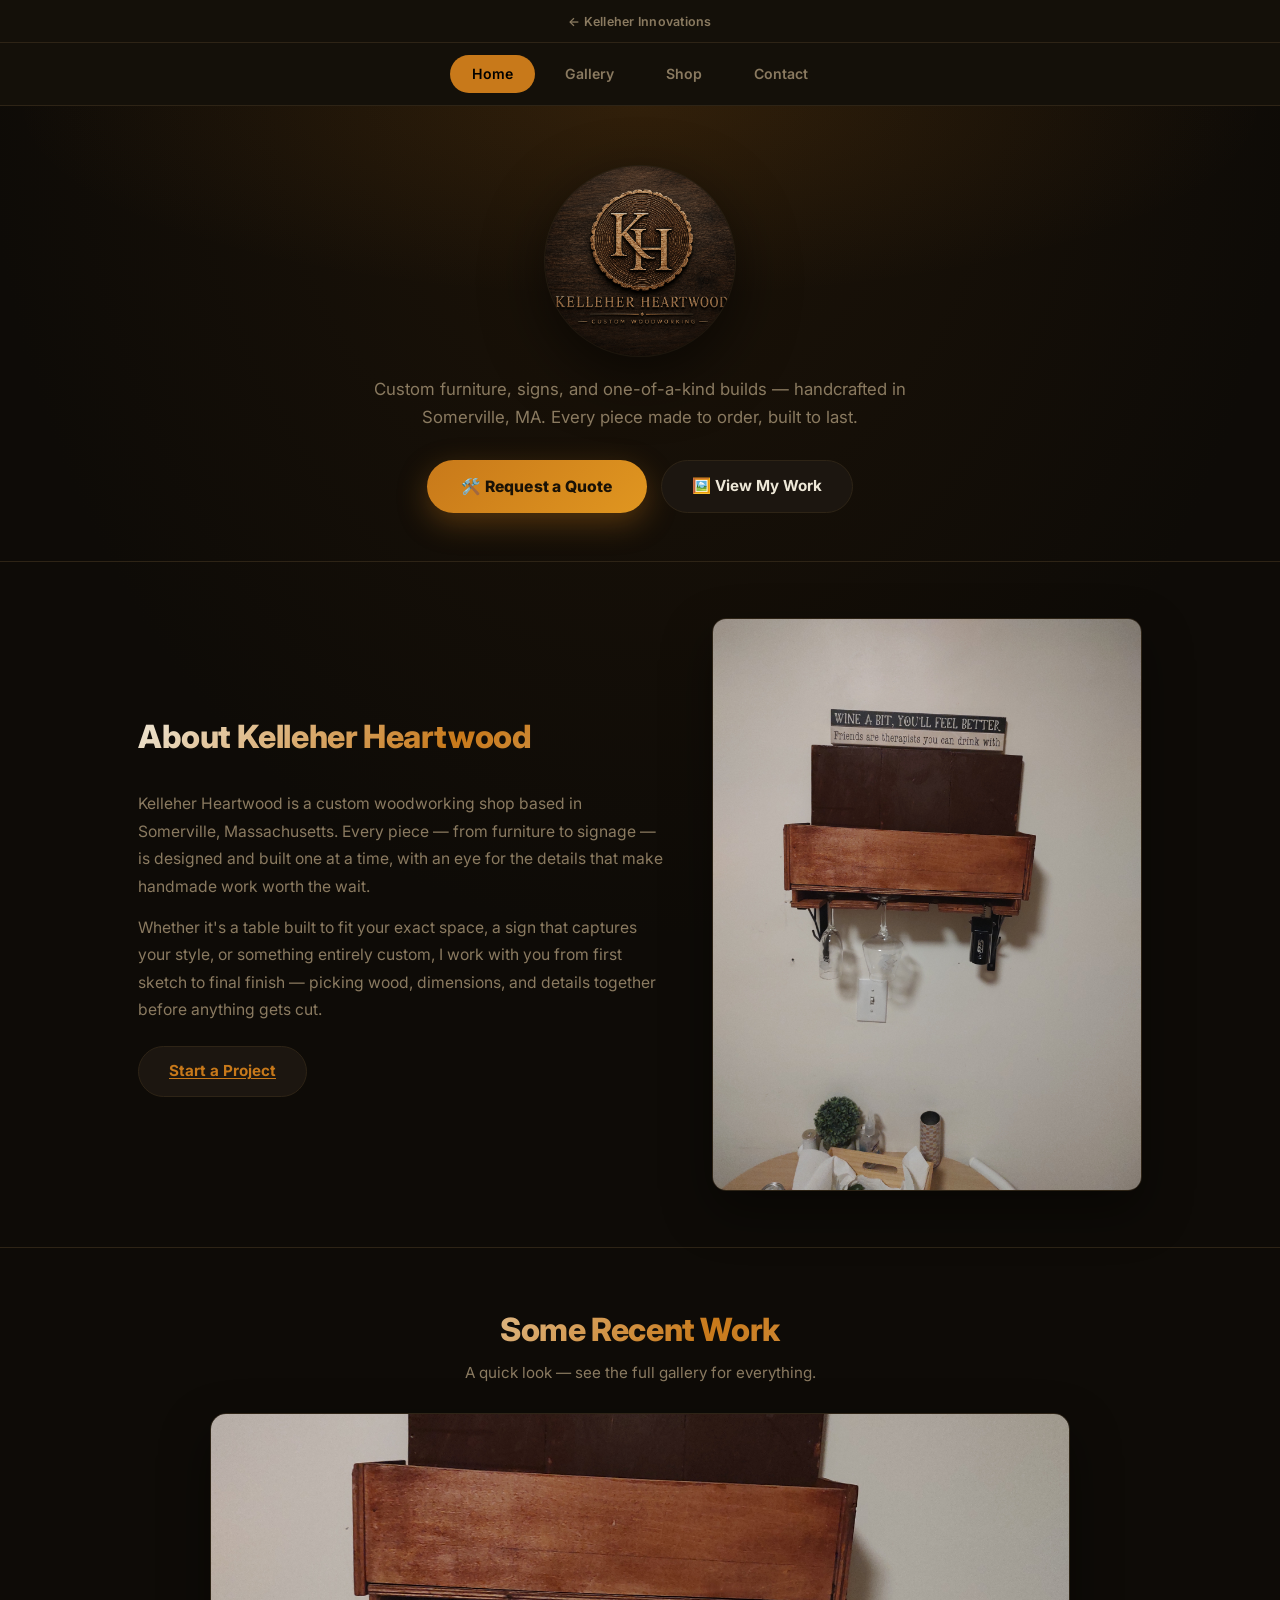
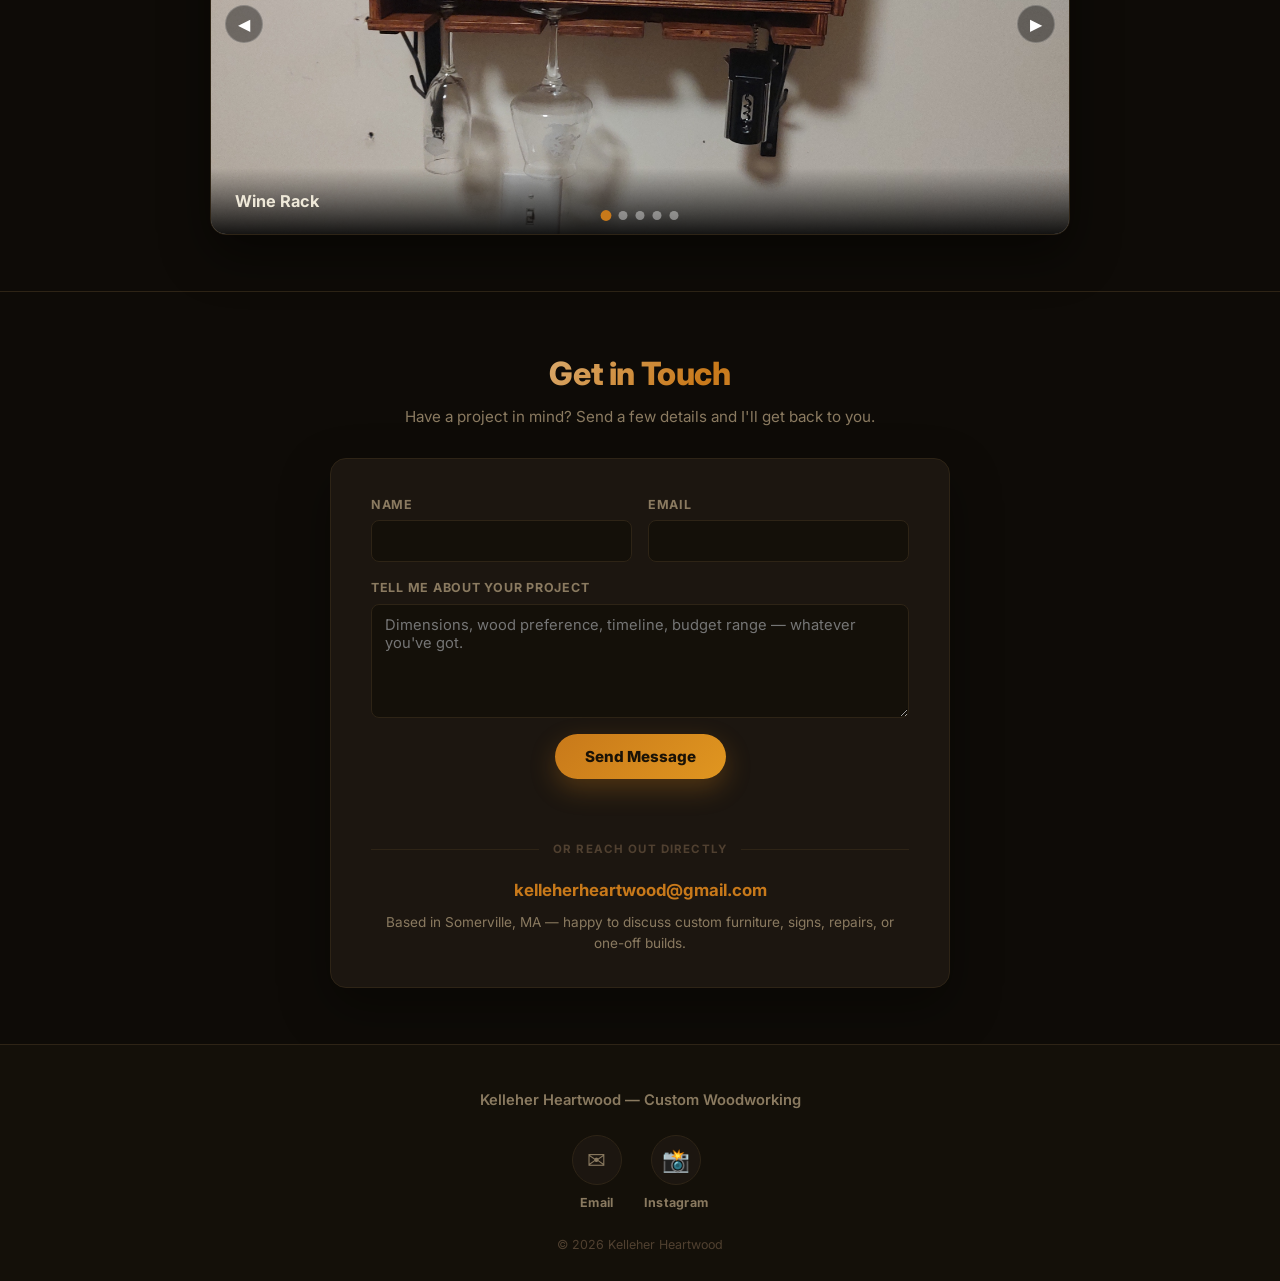
==== index.html @ 1bd8fbb8 "Initial Kelleher Heartwood site — moved out of kellinnovations Standalone woodworking site (home, ga" ====
<!doctype html>
<html lang="en">
<head>
  <meta charset="utf-8" />
  <meta name="viewport" content="width=device-width,initial-scale=1" />
  <title>Kelleher Heartwood — Custom Woodworking</title>
  <meta name="description" content="Kelleher Heartwood — custom furniture, signs, and one-of-a-kind woodworking, handcrafted in Somerville, MA.">
  <link rel="icon" href="images/kelleherheartwood.png">
  <link rel="stylesheet" href="style.css" />
</head>
<body>

  <div class="kb-back-bar">
    <a href="https://kellinnovations.com" target="_blank" rel="noopener">&larr; Kelleher Innovations</a>
  </div>

  <!-- ══ Kelleher Heartwood brand nav — shared across index.html /
       gallery.html / shop.html ══ -->
  <nav class="brand-nav">
    <div class="brand-nav-inner">
      <a href="index.html" class="active">Home</a>
      <a href="gallery.html">Gallery</a>
      <a href="shop.html">Shop</a>
      <a href="index.html#contact">Contact</a>
    </div>
  </nav>

  <!-- ══ Brand hero ══ -->
  <section class="brand-hero">
    <div class="container">
      <img src="images/kelleherheartwood.png" alt="Kelleher Heartwood — Custom Woodworking" class="brand-logo">
      <p class="brand-tagline">
        Custom furniture, signs, and one-of-a-kind builds — handcrafted in Somerville, MA.
        Every piece made to order, built to last.
      </p>
      <div class="hero-ctas">
        <a href="#contact" class="btn-primary">🛠️ Request a Quote</a>
        <a href="gallery.html" class="btn-secondary">🖼️ View My Work</a>
      </div>
    </div>
  </section>

  <main>

    <!-- ══ About ══ -->
    <section class="section about-section">
      <div class="container">
        <div class="about-grid">
          <div class="about-text">
            <div class="section-header">
              <h2>About Kelleher Heartwood</h2>
            </div>
            <p>
              Kelleher Heartwood is a custom woodworking shop based in Somerville, Massachusetts.
              Every piece — from furniture to signage — is designed and built one at a time, with
              an eye for the details that make handmade work worth the wait.
            </p>
            <p>
              Whether it's a table built to fit your exact space, a sign that captures your style,
              or something entirely custom, I work with you from first sketch to final finish —
              picking wood, dimensions, and details together before anything gets cut.
            </p>
            <!-- Personalize this further with more of your own story/background whenever you're ready -->
            <a href="#contact" class="btn-secondary" style="margin-top: 8px;">Start a Project</a>
          </div>
          <div class="about-photo">
            <img src="images/winerack.jpg" alt="Custom wine rack build" loading="lazy">
          </div>
        </div>
      </div>
    </section>

    <!-- ══ Showcase carousel ══ -->
    <section class="section showcase-section">
      <div class="container">
        <div class="section-header centered">
          <h2>Some Recent Work</h2>
          <p class="subtitle">A quick look — see the full gallery for everything.</p>
        </div>

        <div class="carousel">
          <button class="carousel-arrow prev" id="carouselPrev" aria-label="Previous slide">&#9664;</button>
          <button class="carousel-arrow next" id="carouselNext" aria-label="Next slide">&#9654;</button>
          <div class="carousel-track">
            <div class="carousel-slide active">
              <img src="images/winerack.jpg" alt="Wine Rack" loading="lazy">
              <div class="carousel-caption">Wine Rack</div>
            </div>
            <div class="carousel-slide">
              <img src="images/endtablecircular.jpg" alt="Circular End Table" loading="lazy">
              <div class="carousel-caption">Circular End Table</div>
            </div>
            <div class="carousel-slide">
              <img src="images/coffeetable.jpg" alt="Porch Coffee Table" loading="lazy">
              <div class="carousel-caption">Porch Coffee Table</div>
            </div>
            <div class="carousel-slide">
              <img src="images/tabletop.jpg" alt="Tabletop" loading="lazy">
              <div class="carousel-caption">Tabletop</div>
            </div>
            <div class="carousel-slide">
              <img src="images/barsign.jpg" alt="Bar Sign" loading="lazy">
              <div class="carousel-caption">Bar Sign</div>
            </div>
          </div>
          <div class="carousel-dots" id="carouselDots"></div>
        </div>
      </div>
    </section>

    <!-- ══ Contact ══ -->
    <section id="contact" class="section">
      <div class="container">
        <div class="section-header centered">
          <h2>Get in Touch</h2>
          <p class="subtitle">Have a project in mind? Send a few details and I'll get back to you.</p>
        </div>

        <div class="contact-card">
          <form id="contactForm" class="contact-form">
            <div class="form-row">
              <div class="form-field">
                <label for="c-name">Name</label>
                <input type="text" id="c-name" name="name" required>
              </div>
              <div class="form-field">
                <label for="c-email">Email</label>
                <input type="email" id="c-email" name="email" required>
              </div>
            </div>
            <div class="form-field">
              <label for="c-message">Tell me about your project</label>
              <textarea id="c-message" name="message" rows="5" required placeholder="Dimensions, wood preference, timeline, budget range — whatever you've got."></textarea>
            </div>
            <button type="submit" class="submit-btn" id="contactSubmitBtn">Send Message</button>
            <p class="form-msg" id="formMsg"></p>
          </form>

          <div class="contact-divider">Or reach out directly</div>

          <div class="contact-email-row">
            <a href="mailto:kelleherheartwood@gmail.com" class="direct-email">kelleherheartwood@gmail.com</a>
            <p class="contact-note">Based in Somerville, MA — happy to discuss custom furniture, signs, repairs, or one-off builds.</p>
          </div>
        </div>
      </div>
    </section>

  </main>

  <footer>
    <p class="footer-tagline">Kelleher Heartwood — Custom Woodworking</p>
    <div class="footer-socials">
      <a href="mailto:kelleherheartwood@gmail.com" class="footer-social-btn">
        <span class="footer-social-icon">✉️</span>
        <span>Email</span>
      </a>
      <!-- Swap in your real Instagram handle when ready -->
      <a href="https://instagram.com/YOUR_INSTAGRAM_HANDLE" target="_blank" rel="noopener" class="footer-social-btn">
        <span class="footer-social-icon">📸</span>
        <span>Instagram</span>
      </a>
    </div>
    <p class="footer-copy">&copy; 2026 Kelleher Heartwood</p>
  </footer>

<script>
/* ----- CAROUSEL ----- */
const slides = document.querySelectorAll('.carousel-slide');
const dotsWrap = document.getElementById('carouselDots');
let current = 0;
let autoTimer;

function showSlide(i) {
  slides.forEach((s, idx) => s.classList.toggle('active', idx === i));
  dotsWrap.querySelectorAll('button').forEach((d, idx) => d.classList.toggle('active', idx === i));
  current = i;
}

slides.forEach((_, i) => {
  const dot = document.createElement('button');
  dot.setAttribute('aria-label', `Go to slide ${i + 1}`);
  dot.addEventListener('click', () => { showSlide(i); resetAuto(); });
  dotsWrap.appendChild(dot);
});
showSlide(0);

function resetAuto() {
  clearInterval(autoTimer);
  autoTimer = setInterval(() => showSlide((current + 1) % slides.length), 5000);
}

document.getElementById('carouselPrev').addEventListener('click', () => {
  showSlide((current - 1 + slides.length) % slides.length);
  resetAuto();
});
document.getElementById('carouselNext').addEventListener('click', () => {
  showSlide((current + 1) % slides.length);
  resetAuto();
});

resetAuto();

/* ----- CONTACT FORM (Formspree) ----- */
const FORMSPREE_ENDPOINT = "https://formspree.io/f/xzdnakpk";

const contactForm = document.getElementById('contactForm');
const formMsg = document.getElementById('formMsg');
const contactSubmitBtn = document.getElementById('contactSubmitBtn');

contactForm.addEventListener('submit', async e => {
  e.preventDefault();

  contactSubmitBtn.disabled = true;
  formMsg.textContent = '';
  formMsg.className = 'form-msg';

  try {
    const res = await fetch(FORMSPREE_ENDPOINT, {
      method: 'POST',
      body: new FormData(contactForm),
      headers: { 'Accept': 'application/json' }
    });
    if (res.ok) {
      formMsg.textContent = "Thanks! I'll get back to you soon.";
      formMsg.className = 'form-msg ok';
      contactForm.reset();
    } else {
      formMsg.textContent = 'Something went wrong — try emailing directly instead.';
      formMsg.className = 'form-msg err';
    }
  } catch {
    formMsg.textContent = 'Network error — try emailing directly instead.';
    formMsg.className = 'form-msg err';
  } finally {
    contactSubmitBtn.disabled = false;
  }
});
</script>
</body>
</html>
---- style.css ----
@import url('https://fonts.googleapis.com/css2?family=Inter:wght@400;500;600;700;800&display=swap');

/* ── Design tokens ── */
:root {
  --bg:        #0e0b07;
  --bg2:       #141009;
  --surface:   #1c1610;
  --surface2:  #241e14;
  --border:    #2e2416;
  --accent:    #c8791a;
  --accent-lt: #e09620;
  --text:      #eee8d8;
  --muted:     #8a7a60;
  --dim:       #504030;
  --radius:    12px;
}

/* ── Reset ── */
*, *::before, *::after { box-sizing: border-box; margin: 0; padding: 0; }
html { scroll-behavior: smooth; }
img  { max-width: 100%; height: auto; display: block; }

body {
  font-family: 'Inter', system-ui, -apple-system, sans-serif;
  background: var(--bg);
  background-image: radial-gradient(ellipse 80% 50% at 50% 0%, #1e1408 0%, #0e0b07 65%);
  color: var(--text);
  line-height: 1.6;
  min-height: 100vh;
  -webkit-font-smoothing: antialiased;
}

.container {
  max-width: 1100px;
  margin: 0 auto;
  padding: 0 clamp(16px, 5vw, 48px);
}

.subtitle {
  font-size: 0.95rem;
  color: var(--muted);
  margin-bottom: 22px;
}

/* Any plain inline text link inside body copy (not a styled button) — this is
   the fix for links rendering as default browser blue/purple: every link
   needs to land in a rule somewhere, this is the catch-all for prose links. */
.subtitle a, .about-text a, .contact-note a, p a {
  color: var(--accent);
  text-decoration: underline;
  text-underline-offset: 2px;
}
.subtitle a:hover, .about-text a:hover, .contact-note a:hover, p a:hover {
  color: var(--accent-lt);
}

/* ══════════════════════════════════════
   BACK-TO-KELLINNOVATIONS BAR (small strip above the brand nav —
   Kelleher Heartwood is its own site now, this is just a quiet breadcrumb
   back to the parent site, not a full nav of pages that live elsewhere)
══════════════════════════════════════ */
.kb-back-bar {
  background: var(--bg2);
  border-bottom: 1px solid var(--border);
  text-align: center;
  padding: 8px clamp(16px, 5vw, 48px);
}

.kb-back-bar a {
  color: var(--muted);
  text-decoration: none;
  font-size: 0.78rem;
  font-weight: 600;
  letter-spacing: 0.02em;
  transition: color 0.2s ease;
}

.kb-back-bar a:hover {
  color: var(--accent);
}

/* ══════════════════════════════════════
   BRAND SUB-NAV (Home / Gallery / Shop — the Kelleher Heartwood site nav)
══════════════════════════════════════ */
.brand-nav {
  background: var(--bg2);
  border-bottom: 1px solid var(--border);
}

.brand-nav-inner {
  max-width: 1100px;
  margin: 0 auto;
  display: flex;
  align-items: center;
  justify-content: center;
  gap: 8px;
  padding: 12px clamp(16px, 5vw, 48px);
  flex-wrap: wrap;
}

.brand-nav-inner a {
  padding: 8px 22px;
  border-radius: 20px;
  text-decoration: none;
  color: var(--muted);
  font-size: 0.88rem;
  font-weight: 600;
  transition: all 0.2s ease;
}

.brand-nav-inner a:hover {
  color: var(--accent);
  background: rgba(200, 121, 26, 0.1);
}

.brand-nav-inner a.active {
  color: #000;
  background: var(--accent);
}

/* ══════════════════════════════════════
   BRAND HERO (logo + tagline + primary CTA)
══════════════════════════════════════ */
.brand-hero {
  padding: 60px 0 48px;
  text-align: center;
  background: radial-gradient(ellipse 70% 60% at 50% 0%, rgba(200, 121, 26, 0.12) 0%, transparent 70%);
  border-bottom: 1px solid var(--border);
}

.brand-logo {
  width: 100%;
  max-width: 190px;
  margin: 0 auto 20px;
  border-radius: 50%;
  box-shadow: 0 20px 60px rgba(0, 0, 0, 0.55), 0 0 0 1px var(--border);
}

.brand-tagline {
  max-width: 560px;
  margin: 0 auto 28px;
  font-size: 1.05rem;
  color: var(--muted);
  line-height: 1.65;
}

.hero-ctas {
  display: flex;
  gap: 14px;
  justify-content: center;
  flex-wrap: wrap;
}

/* ── Buttons ── */
.btn-primary {
  display: inline-flex;
  align-items: center;
  gap: 8px;
  background: linear-gradient(135deg, var(--accent) 0%, var(--accent-lt) 100%);
  color: #1a1206;
  padding: 14px 34px;
  border-radius: 30px;
  text-decoration: none;
  font-weight: 800;
  font-size: 0.98rem;
  letter-spacing: 0.2px;
  border: none;
  cursor: pointer;
  font-family: inherit;
  box-shadow: 0 10px 30px rgba(200, 121, 26, 0.35);
  transition: transform 0.2s ease, box-shadow 0.2s ease, background 0.2s ease;
}

.btn-primary:hover {
  transform: translateY(-2px);
  box-shadow: 0 16px 42px rgba(200, 121, 26, 0.5);
}

.btn-secondary {
  display: inline-flex;
  align-items: center;
  gap: 8px;
  background: var(--surface);
  color: var(--text);
  border: 1.5px solid var(--border);
  padding: 12.5px 30px;
  border-radius: 30px;
  text-decoration: none;
  font-weight: 700;
  font-size: 0.95rem;
  font-family: inherit;
  cursor: pointer;
  transition: all 0.2s ease;
}

.btn-secondary:hover {
  border-color: var(--accent);
  color: var(--accent);
  transform: translateY(-2px);
  background: rgba(200, 121, 26, 0.08);
}

/* ══════════════════════════════════════
   SECTIONS (shared header treatment)
══════════════════════════════════════ */
.section {
  padding: 56px 0;
  border-bottom: 1px solid var(--border);
}

.section:last-of-type {
  border-bottom: none;
}

.section-header {
  margin-bottom: 28px;
}

.section-header.centered {
  text-align: center;
  max-width: 640px;
  margin-left: auto;
  margin-right: auto;
}

.section-header h2 {
  font-size: clamp(1.5rem, 3.2vw, 2rem);
  font-weight: 800;
  background: linear-gradient(135deg, var(--text) 0%, var(--accent) 60%, #d4a060 100%);
  -webkit-background-clip: text;
  -webkit-text-fill-color: transparent;
  background-clip: text;
  letter-spacing: -0.4px;
  margin-bottom: 6px;
}

/* ── Filter controls ── */
.controls {
  display: flex;
  gap: 8px;
  flex-wrap: wrap;
}

.filter-btn {
  border: 1px solid var(--border);
  background: var(--surface);
  color: var(--muted);
  padding: 7px 18px;
  border-radius: 20px;
  cursor: pointer;
  font-size: 0.85rem;
  font-weight: 600;
  font-family: inherit;
  transition: all 0.2s ease;
}

.filter-btn:hover {
  border-color: var(--accent);
  color: var(--accent);
  background: rgba(200, 121, 26, 0.08);
}

.filter-btn.active {
  background: var(--accent);
  border-color: var(--accent);
  color: #000;
}

/* ══════════════════════════════════════
   ABOUT (home page)
══════════════════════════════════════ */
.about-grid {
  display: grid;
  grid-template-columns: 1.1fr 0.9fr;
  gap: 48px;
  align-items: center;
}

.about-text p {
  color: var(--muted);
  font-size: 0.98rem;
  line-height: 1.75;
  margin-bottom: 14px;
}

.about-photo img {
  border-radius: 14px;
  border: 1px solid var(--border);
  box-shadow: 0 20px 50px rgba(0, 0, 0, 0.4);
}

@media (max-width: 800px) {
  .about-grid { grid-template-columns: 1fr; }
}

/* ══════════════════════════════════════
   CAROUSEL (home page showcase)
══════════════════════════════════════ */
.carousel {
  position: relative;
  max-width: 860px;
  margin: 0 auto;
  border-radius: 16px;
  overflow: hidden;
  border: 1px solid var(--border);
  box-shadow: 0 20px 50px rgba(0, 0, 0, 0.45);
}

.carousel-track {
  position: relative;
  height: 420px;
  background: var(--surface);
}

.carousel-slide {
  position: absolute;
  inset: 0;
  opacity: 0;
  transition: opacity 0.6s ease;
  pointer-events: none;
}

.carousel-slide.active {
  opacity: 1;
  pointer-events: auto;
}

.carousel-slide img {
  width: 100%;
  height: 100%;
  object-fit: cover;
}

.carousel-caption {
  position: absolute;
  left: 0; right: 0; bottom: 0;
  padding: 20px 24px;
  background: linear-gradient(to top, rgba(0, 0, 0, 0.88), transparent);
  color: var(--text);
  font-weight: 700;
  font-size: 1.02rem;
}

.carousel-dots {
  position: absolute;
  bottom: 14px;
  left: 50%;
  transform: translateX(-50%);
  display: flex;
  gap: 8px;
  z-index: 5;
}

.carousel-dots button {
  width: 9px;
  height: 9px;
  border-radius: 50%;
  background: rgba(255, 255, 255, 0.4);
  border: none;
  cursor: pointer;
  padding: 0;
  transition: background 0.2s ease, transform 0.2s ease;
}

.carousel-dots button.active {
  background: var(--accent);
  transform: scale(1.2);
}

.carousel-arrow {
  position: absolute;
  top: 50%;
  transform: translateY(-50%);
  background: rgba(0, 0, 0, 0.4);
  border: 1px solid rgba(255, 255, 255, 0.2);
  color: white;
  width: 38px;
  height: 38px;
  border-radius: 50%;
  cursor: pointer;
  z-index: 5;
  display: flex;
  align-items: center;
  justify-content: center;
  font-size: 1rem;
  transition: background 0.2s ease;
}

.carousel-arrow:hover {
  background: rgba(200, 121, 26, 0.7);
}

.carousel-arrow.prev { left: 14px; }
.carousel-arrow.next { right: 14px; }

@media (max-width: 600px) {
  .carousel-track { height: 260px; }
}

/* ══════════════════════════════════════
   MAIN + GALLERY
══════════════════════════════════════ */
main {
  padding: 0;
}

.gallery {
  display: grid;
  grid-template-columns: repeat(auto-fill, minmax(240px, 1fr));
  gap: 20px;
  margin-top: 0;
}

/* ── Card ── */
.card {
  position: relative;
  background: var(--surface);
  border-radius: 14px;
  overflow: hidden;
  cursor: pointer;
  border: 1px solid var(--border);
  display: flex;
  flex-direction: column;
  transition: transform 0.28s ease, border-color 0.28s ease, box-shadow 0.28s ease;
}

/* Top shimmer bar on hover */
.card::before {
  content: '';
  position: absolute;
  top: 0; left: 0; right: 0;
  height: 2px;
  background: linear-gradient(90deg, transparent 0%, var(--accent) 50%, var(--accent-lt) 100%);
  opacity: 0;
  transition: opacity 0.3s ease;
  z-index: 2;
}

/* Gradient fade from image into card body */
.card::after {
  content: '';
  position: absolute;
  left: 0; right: 0;
  top: 138px;
  height: 62px;
  background: linear-gradient(to bottom, transparent, var(--surface));
  pointer-events: none;
  z-index: 1;
}

.card:hover {
  transform: translateY(-6px);
  border-color: rgba(200, 121, 26, 0.55);
  box-shadow: 0 20px 48px rgba(200, 121, 26, 0.14), 0 6px 18px rgba(0, 0, 0, 0.45);
}

.card:hover::before {
  opacity: 1;
}

.card img {
  width: 100%;
  height: 200px;
  object-fit: cover;
  display: block;
  transition: transform 0.4s ease;
}

/* Cards where the subject sits lower in the image */
.card-lower img {
  object-position: center 25%;
}

.card:hover img {
  transform: scale(1.06);
}

.card figcaption {
  padding: 14px 16px 16px;
}

.card h3 {
  margin: 0 0 5px;
  color: var(--text);
  font-size: 1rem;
  font-weight: 700;
  transition: color 0.25s ease;
}

.card:hover h3 {
  color: var(--accent);
}

.tag {
  color: var(--muted);
  font-size: 0.82rem;
  font-weight: 500;
}

/* Badge for pieces that were sold/commissioned, overlaid on the image */
.sold-badge {
  position: absolute;
  top: 10px;
  right: 10px;
  z-index: 3;
  background: var(--accent);
  color: var(--surface);
  font-size: 0.7rem;
  font-weight: 700;
  letter-spacing: 0.04em;
  text-transform: uppercase;
  padding: 4px 10px;
  border-radius: 999px;
  box-shadow: 0 2px 8px rgba(0, 0, 0, 0.35);
}

/* ══════════════════════════════════════
   SHOP
══════════════════════════════════════ */
.shop-grid {
  display: grid;
  grid-template-columns: repeat(auto-fill, minmax(240px, 1fr));
  gap: 20px;
}

.shop-card {
  position: relative;
  background: var(--surface);
  border: 1px solid var(--border);
  border-radius: 14px;
  overflow: hidden;
  display: flex;
  flex-direction: column;
  transition: transform 0.28s ease, border-color 0.28s ease, box-shadow 0.28s ease;
}

.shop-card:hover {
  transform: translateY(-6px);
  border-color: rgba(200, 121, 26, 0.55);
  box-shadow: 0 20px 48px rgba(200, 121, 26, 0.14), 0 6px 18px rgba(0, 0, 0, 0.45);
}

.shop-card img {
  width: 100%;
  height: 200px;
  object-fit: cover;
}

.shop-card-body {
  padding: 16px 18px 18px;
  display: flex;
  flex-direction: column;
  flex: 1;
}

.shop-card h3 {
  font-size: 1.02rem;
  font-weight: 700;
  color: var(--text);
  margin-bottom: 4px;
}

.shop-price {
  color: var(--accent);
  font-weight: 700;
  font-size: 0.92rem;
  margin-bottom: 8px;
}

.shop-desc {
  color: var(--muted);
  font-size: 0.85rem;
  line-height: 1.55;
  flex: 1;
}

.shop-cta-row {
  text-align: center;
  margin: 32px 0 8px;
}

.shop-note {
  margin-top: 26px;
  color: var(--muted);
  font-size: 0.88rem;
  text-align: center;
}

/* ══════════════════════════════════════
   CONTACT — single centered card, not a split layout
══════════════════════════════════════ */
.contact-card {
  max-width: 620px;
  margin: 0 auto;
  background: var(--surface);
  border: 1px solid var(--border);
  border-radius: 16px;
  padding: 36px clamp(20px, 5vw, 40px) 32px;
  box-shadow: 0 20px 50px rgba(0, 0, 0, 0.35);
}

.contact-form {
  display: flex;
  flex-direction: column;
  gap: 16px;
}

.form-row {
  display: grid;
  grid-template-columns: 1fr 1fr;
  gap: 16px;
}

.form-field {
  display: flex;
  flex-direction: column;
  gap: 6px;
}

.form-field label {
  font-size: 0.78rem;
  font-weight: 700;
  text-transform: uppercase;
  letter-spacing: 0.06em;
  color: var(--muted);
}

.form-field input,
.form-field textarea {
  background: var(--bg2);
  border: 1px solid var(--border);
  border-radius: 8px;
  padding: 11px 13px;
  color: var(--text);
  font-family: inherit;
  font-size: 0.92rem;
  resize: vertical;
  width: 100%;
}

.form-field input:focus,
.form-field textarea:focus {
  outline: none;
  border-color: var(--accent);
  box-shadow: 0 0 0 3px rgba(200, 121, 26, 0.18);
}

.contact-form .submit-btn {
  background: linear-gradient(135deg, var(--accent) 0%, var(--accent-lt) 100%);
  color: #1a1206;
  border: none;
  padding: 13px 30px;
  border-radius: 30px;
  font-weight: 800;
  font-size: 0.95rem;
  font-family: inherit;
  cursor: pointer;
  align-self: center;
  transition: all 0.2s ease;
  box-shadow: 0 10px 26px rgba(200, 121, 26, 0.3);
}

.contact-form .submit-btn:hover {
  transform: translateY(-2px);
  box-shadow: 0 14px 34px rgba(200, 121, 26, 0.42);
}

.contact-form .submit-btn:disabled {
  opacity: 0.6;
  cursor: default;
  transform: none;
}

.form-msg {
  font-size: 0.88rem;
  min-height: 1.2em;
  text-align: center;
}

.form-msg.ok  { color: #7fd97f; }
.form-msg.err { color: #e88; }

.contact-divider {
  display: flex;
  align-items: center;
  gap: 14px;
  margin: 28px 0 18px;
  color: var(--dim);
  font-size: 0.72rem;
  font-weight: 700;
  text-transform: uppercase;
  letter-spacing: 0.1em;
}

.contact-divider::before,
.contact-divider::after {
  content: '';
  flex: 1;
  height: 1px;
  background: var(--border);
}

.contact-email-row {
  text-align: center;
}

.direct-email {
  display: inline-block;
  color: var(--accent);
  font-size: 1.05rem;
  font-weight: 700;
  text-decoration: none;
}

.direct-email:hover { color: var(--accent-lt); }

.contact-note {
  color: var(--muted);
  font-size: 0.85rem;
  line-height: 1.6;
  text-align: center;
  margin-top: 8px;
}

@media (max-width: 560px) {
  .form-row { grid-template-columns: 1fr; }
}

/* ══════════════════════════════════════
   LIGHTBOX
══════════════════════════════════════ */
.lightbox {
  position: fixed;
  inset: 0;
  display: grid;
  place-items: center;
  background: rgba(0, 0, 0, 0.9);
  backdrop-filter: blur(6px);
  -webkit-backdrop-filter: blur(6px);
  z-index: 9999;
  opacity: 0;
  pointer-events: none;
  transition: opacity 0.2s ease;
}

.lightbox.open { opacity: 1; pointer-events: auto; }

.lb-stage {
  max-width: 92vw;
  max-height: 86vh;
  position: relative;
}

.lb-stage img {
  max-width: 100%;
  max-height: 80vh;
  display: block;
  margin: 0 auto;
  border-radius: 10px;
  box-shadow: 0 24px 60px rgba(0, 0, 0, 0.85);
}

.lb-caption {
  text-align: center;
  margin-top: 10px;
  font-size: 0.92rem;
  color: var(--muted);
}

.lb-close, .lb-nav {
  position: absolute;
  background: rgba(200, 121, 26, 0.15);
  border: 1px solid rgba(200, 121, 26, 0.3);
  color: var(--text);
  padding: 8px 12px;
  border-radius: 8px;
  cursor: pointer;
  font-size: 0.9rem;
  transition: background 0.2s;
}

.lb-close:hover, .lb-nav:hover {
  background: rgba(200, 121, 26, 0.3);
}

.lb-close { top: 18px; right: 18px; z-index: 10001; font-weight: 700; }
.lb-nav   { top: 50%; transform: translateY(-50%); }
.lb-prev  { left: 14px; }
.lb-next  { right: 14px; }

/* ══════════════════════════════════════
   FOOTER
══════════════════════════════════════ */
footer {
  background: var(--bg2);
  border-top: 1px solid var(--border);
  padding: 44px clamp(16px, 5vw, 48px) 26px;
  text-align: center;
  color: var(--dim);
}

.footer-tagline {
  font-size: 0.92rem;
  color: var(--muted);
  font-weight: 600;
  margin-bottom: 22px;
}

/* Fun icon-badge social buttons — round icon + label, lifts and glows on
   hover instead of sitting there as flat underlined text */
.footer-socials {
  display: flex;
  justify-content: center;
  gap: 22px;
  margin: 0 0 22px;
  flex-wrap: wrap;
}

.footer-social-btn {
  display: flex;
  flex-direction: column;
  align-items: center;
  gap: 8px;
  text-decoration: none;
  color: var(--muted);
  font-size: 0.78rem;
  font-weight: 700;
  letter-spacing: 0.02em;
  transition: color 0.25s ease;
}

.footer-social-icon {
  width: 50px;
  height: 50px;
  border-radius: 50%;
  display: flex;
  align-items: center;
  justify-content: center;
  background: var(--surface);
  border: 1px solid var(--border);
  font-size: 1.4rem;
  transition: all 0.25s ease;
}

.footer-social-btn:hover {
  color: var(--accent);
}

.footer-social-btn:hover .footer-social-icon {
  border-color: var(--accent);
  transform: translateY(-4px) scale(1.05);
  box-shadow: 0 12px 28px rgba(200, 121, 26, 0.3);
  background: rgba(200, 121, 26, 0.1);
}

.footer-copy {
  font-size: 0.78rem;
  color: var(--dim);
}

/* ── Mobile ── */
@media (max-width: 600px) {
  .card img { height: 160px; }
  .shop-card img { height: 160px; }
  .controls { flex-wrap: nowrap; overflow-x: auto; padding-bottom: 8px; }
  .brand-logo { max-width: 160px; }
}
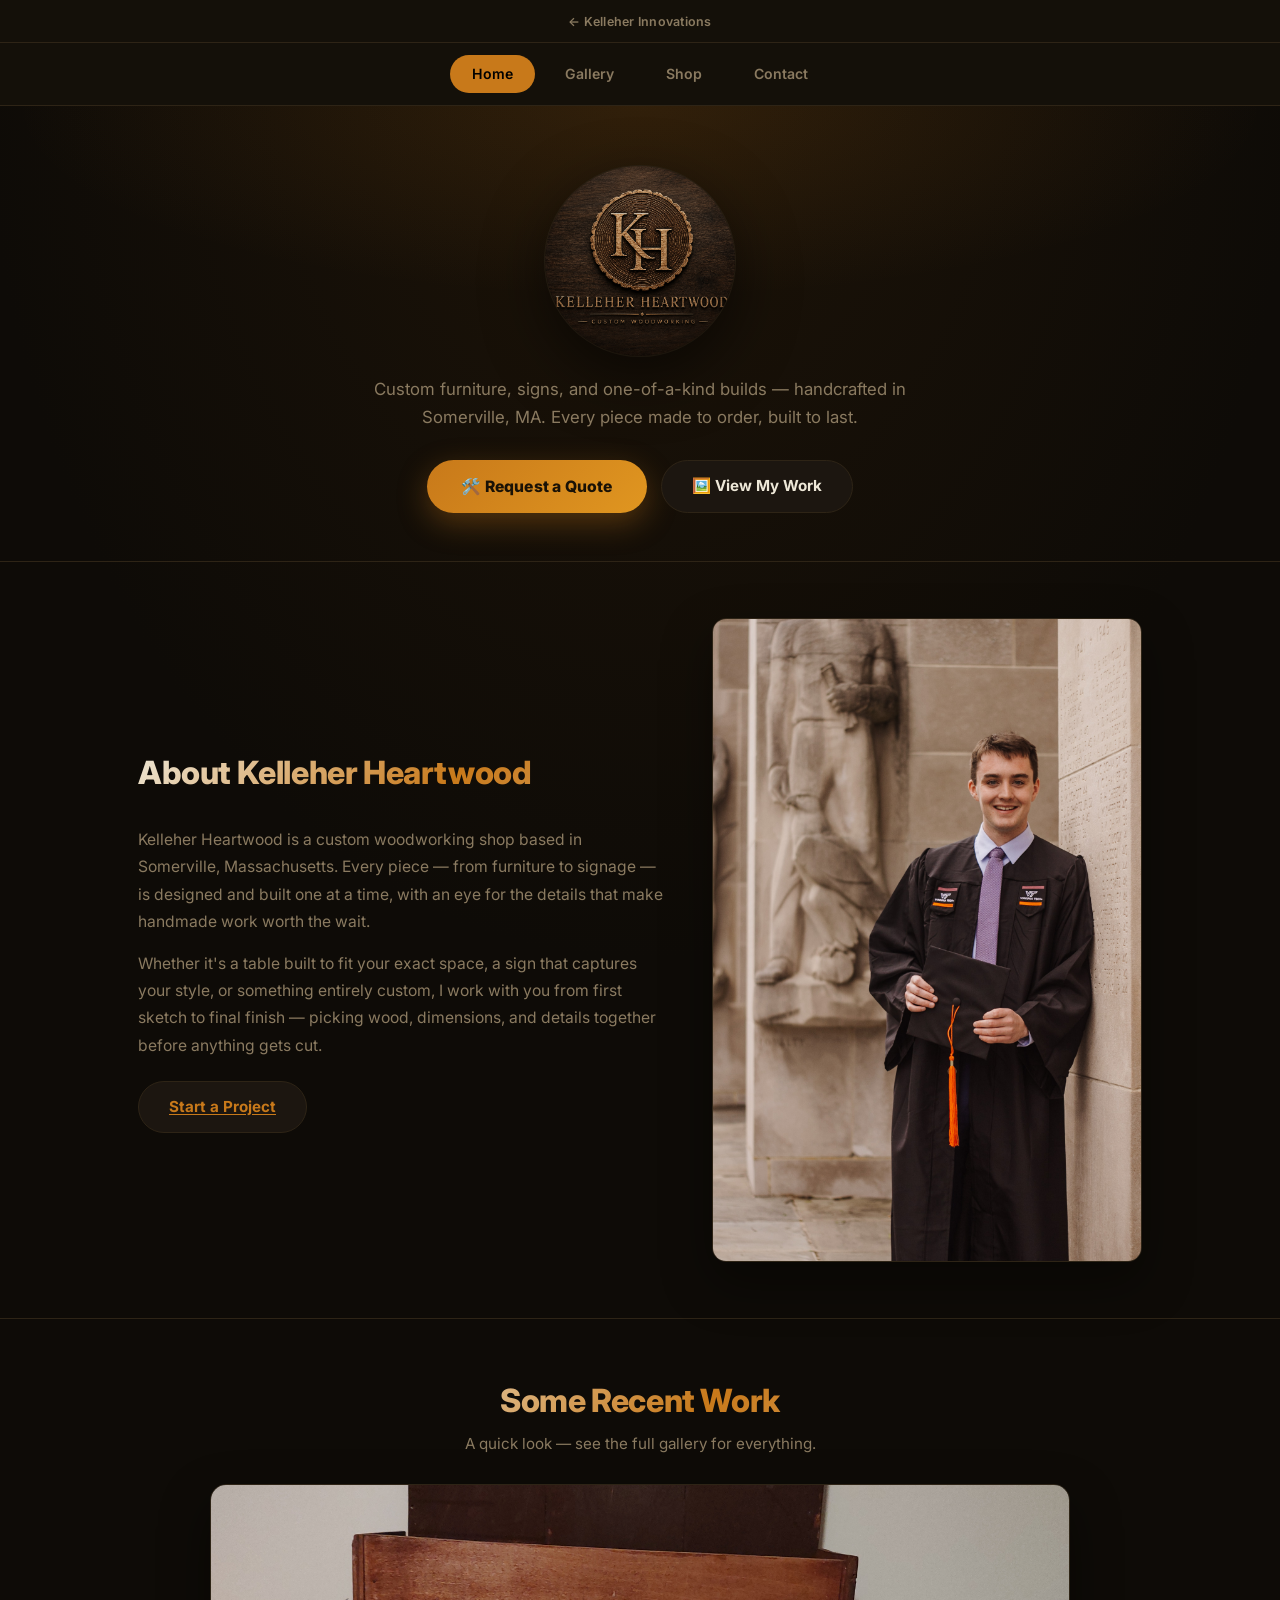
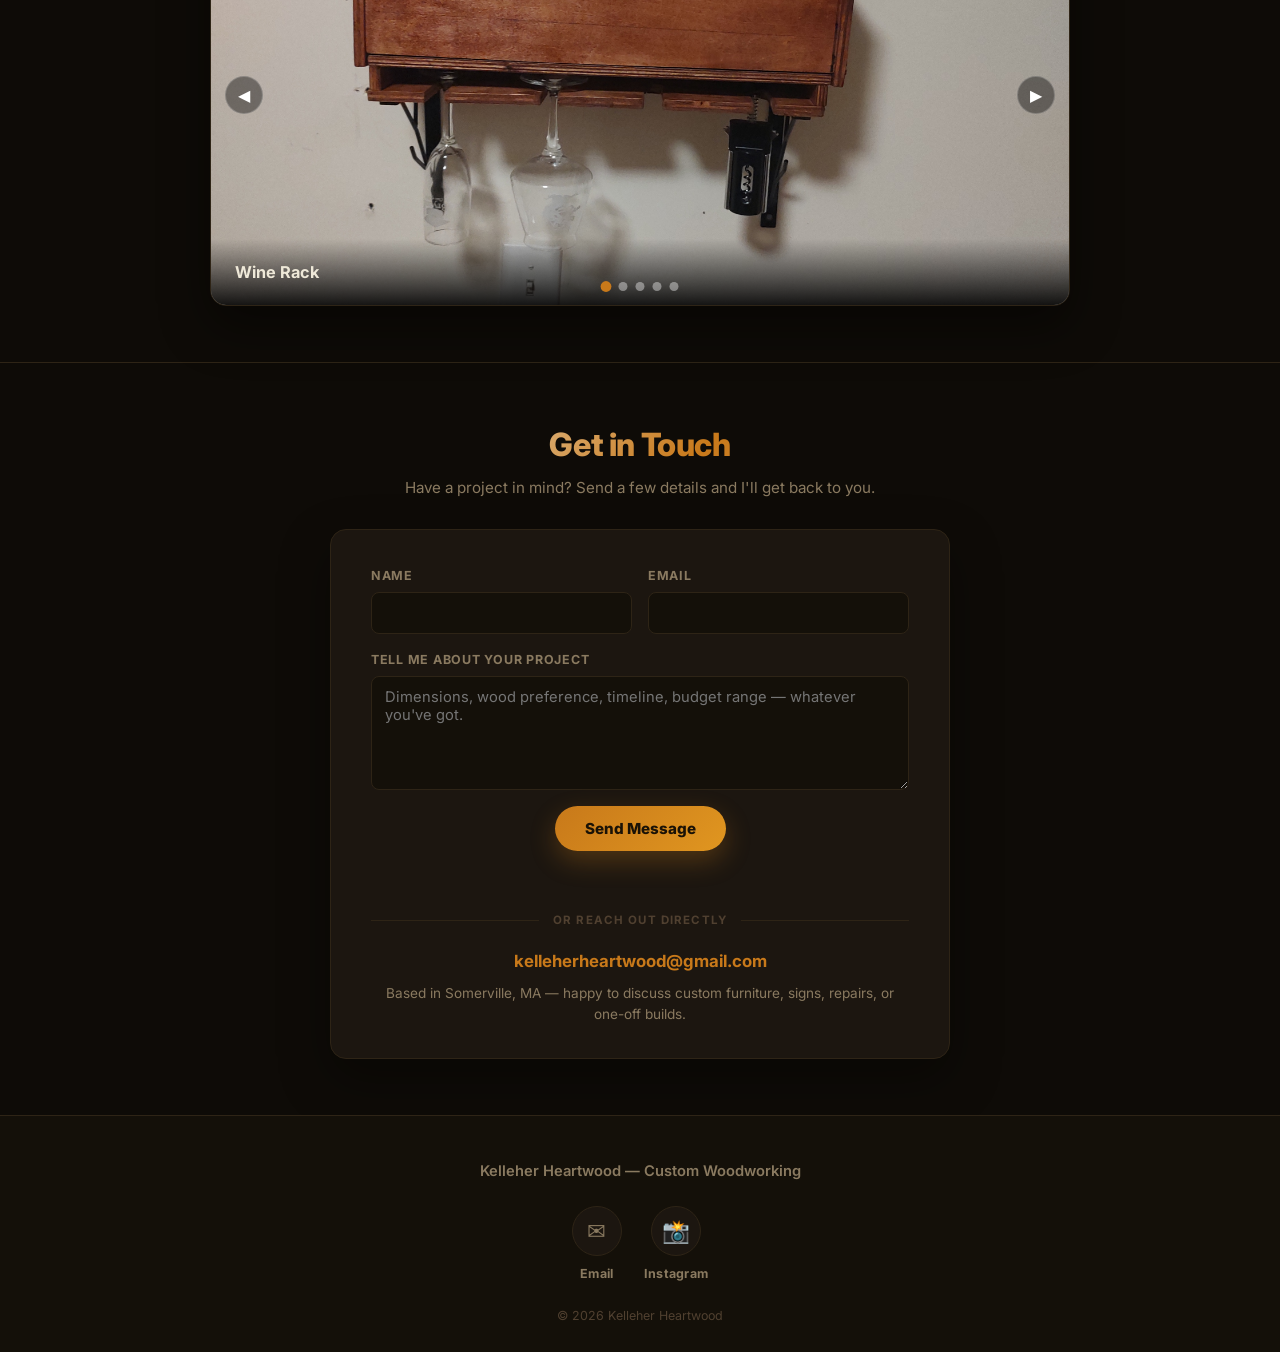
==== commit 61c248d9: "Trim gallery to curated pieces, add placeholder about photo Removed Bench, Porch Coffee Table, Count" ====
--- a/index.html
+++ b/index.html
@@ -64,7 +64,7 @@
             <a href="#contact" class="btn-secondary" style="margin-top: 8px;">Start a Project</a>
           </div>
           <div class="about-photo">
-            <img src="images/winerack.jpg" alt="Custom wine rack build" loading="lazy">
+            <img src="images/alexkelleher.jpg" alt="Alex Kelleher, Owner of Kelleher Heartwood" loading="lazy">
           </div>
         </div>
       </div>
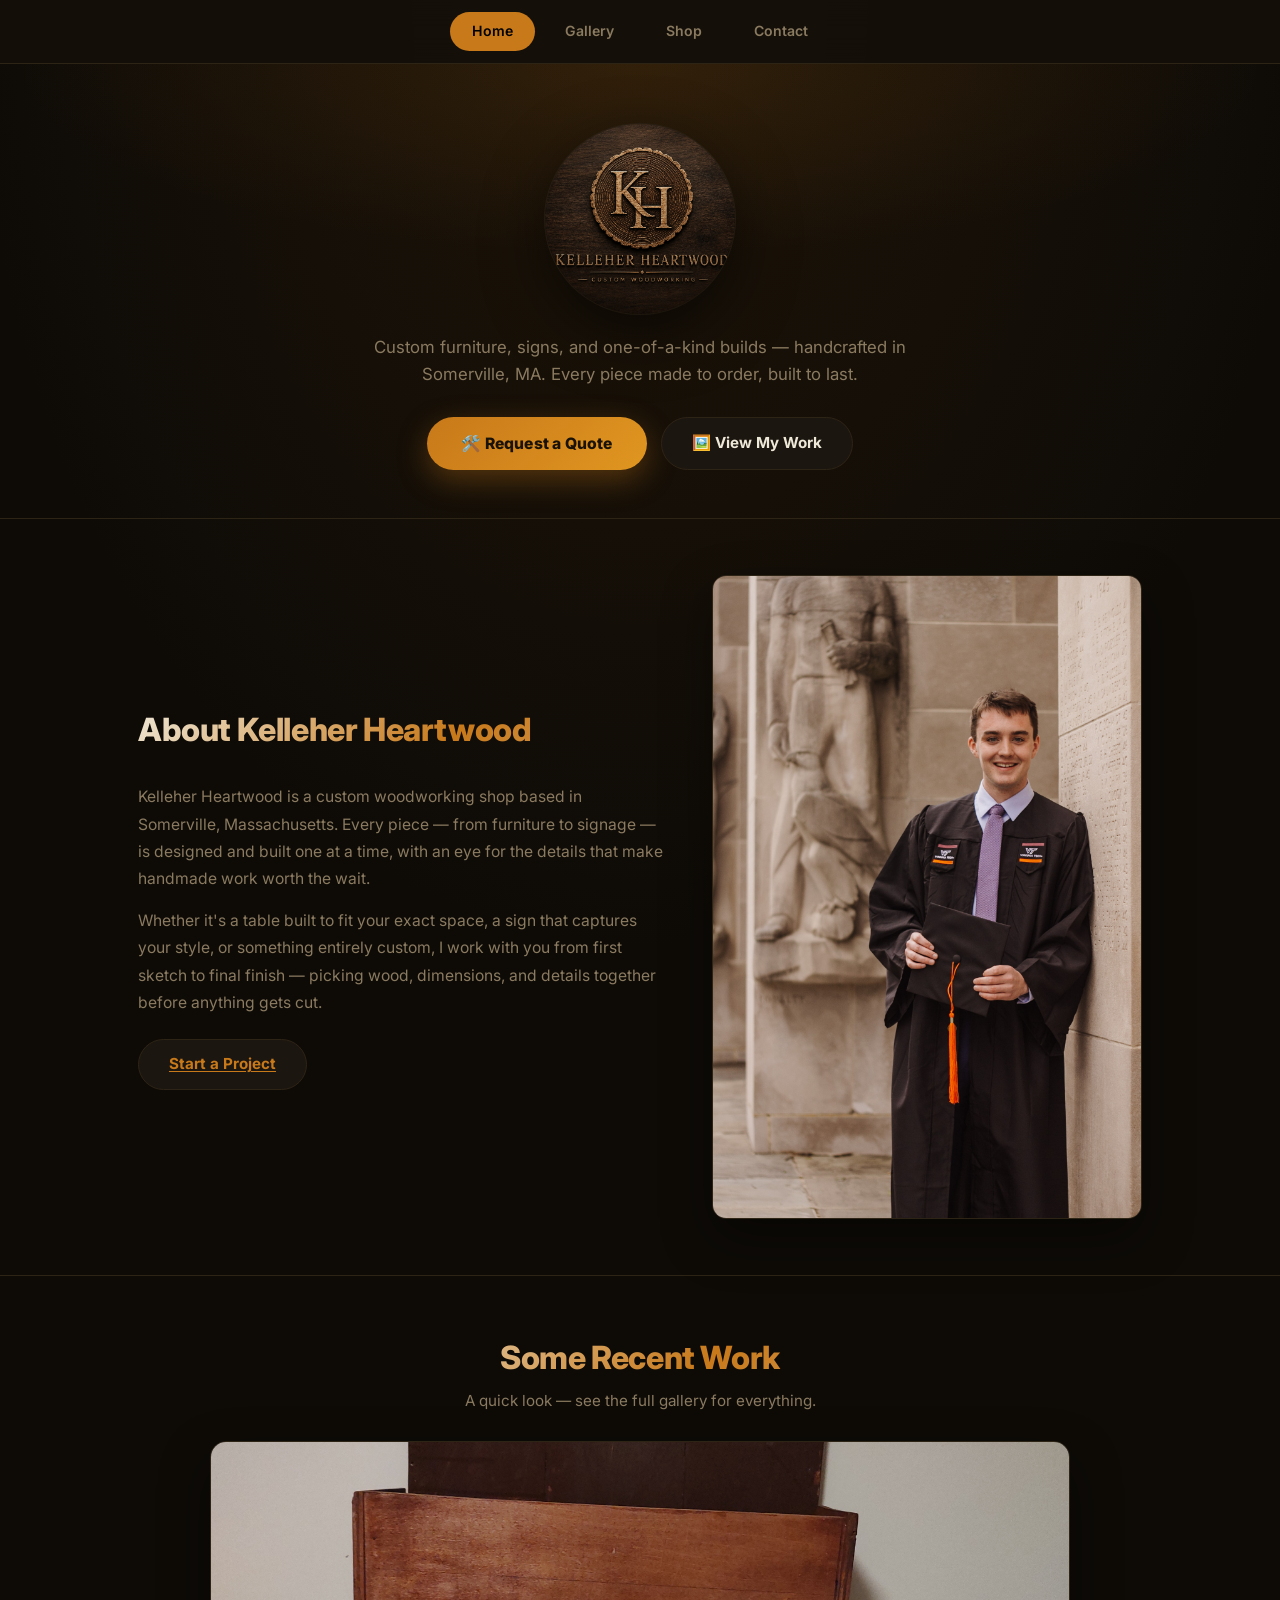
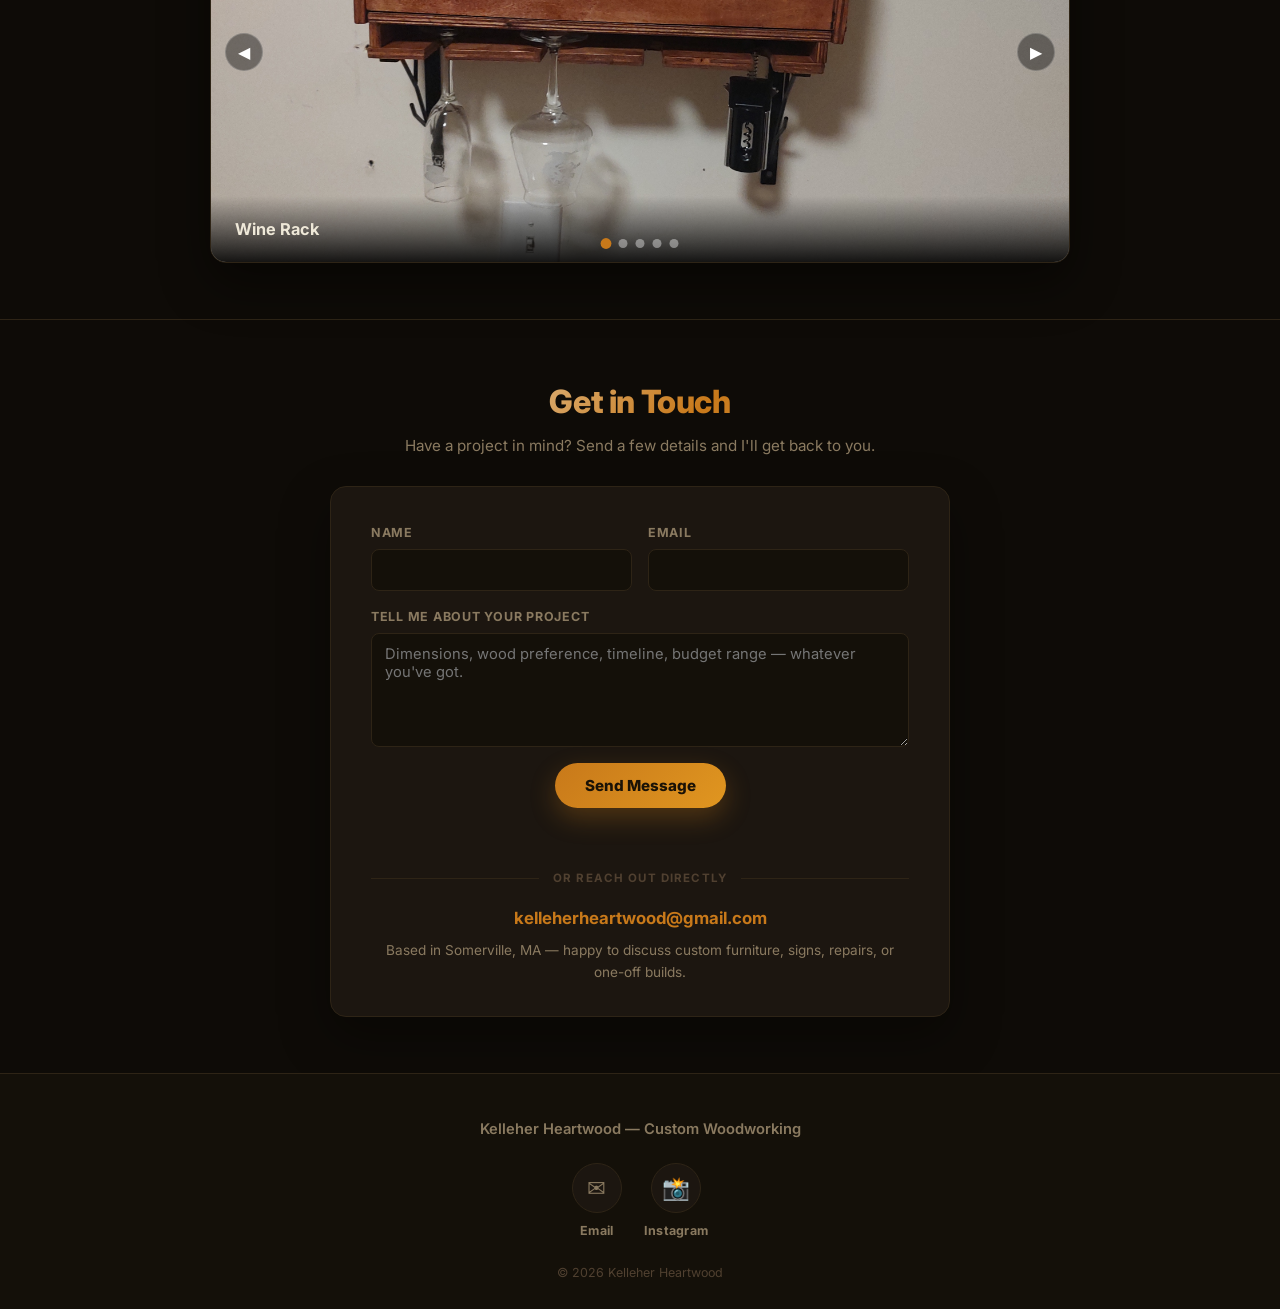
==== commit 95e52008: "Remove kellinnovations back-link, make brand nav sticky Dropped the small breadcrumb bar back to kel" ====
--- a/index.html
+++ b/index.html
@@ -9,10 +9,6 @@
   <link rel="stylesheet" href="style.css" />
 </head>
 <body>
-
-  <div class="kb-back-bar">
-    <a href="https://kellinnovations.com" target="_blank" rel="noopener">&larr; Kelleher Innovations</a>
-  </div>
 
   <!-- ══ Kelleher Heartwood brand nav — shared across index.html /
        gallery.html / shop.html ══ -->
--- a/style.css
+++ b/style.css
@@ -55,36 +55,16 @@
 }
 
 /* ══════════════════════════════════════
-   BACK-TO-KELLINNOVATIONS BAR (small strip above the brand nav —
-   Kelleher Heartwood is its own site now, this is just a quiet breadcrumb
-   back to the parent site, not a full nav of pages that live elsewhere)
-══════════════════════════════════════ */
-.kb-back-bar {
-  background: var(--bg2);
+   BRAND SUB-NAV (Home / Gallery / Shop — the Kelleher Heartwood site nav)
+══════════════════════════════════════ */
+.brand-nav {
+  background: rgba(20, 16, 9, 0.92);
+  backdrop-filter: blur(14px);
+  -webkit-backdrop-filter: blur(14px);
   border-bottom: 1px solid var(--border);
-  text-align: center;
-  padding: 8px clamp(16px, 5vw, 48px);
-}
-
-.kb-back-bar a {
-  color: var(--muted);
-  text-decoration: none;
-  font-size: 0.78rem;
-  font-weight: 600;
-  letter-spacing: 0.02em;
-  transition: color 0.2s ease;
-}
-
-.kb-back-bar a:hover {
-  color: var(--accent);
-}
-
-/* ══════════════════════════════════════
-   BRAND SUB-NAV (Home / Gallery / Shop — the Kelleher Heartwood site nav)
-══════════════════════════════════════ */
-.brand-nav {
-  background: var(--bg2);
-  border-bottom: 1px solid var(--border);
+  position: sticky;
+  top: 0;
+  z-index: 100;
 }
 
 .brand-nav-inner {
@@ -574,16 +554,59 @@
   flex: 1;
 }
 
-.shop-cta-row {
+.buy-now-btn {
+  align-self: flex-start;
+  margin-top: 14px;
+  padding: 10px 22px;
+  font-size: 0.88rem;
+}
+
+/* Stand-in for a shop-card image when a product hasn't been photographed yet */
+.shop-card-placeholder {
+  width: 100%;
+  height: 200px;
+  display: flex;
+  flex-direction: column;
+  align-items: center;
+  justify-content: center;
+  gap: 8px;
+  background: var(--surface2);
+  color: var(--muted);
+}
+
+.placeholder-icon {
+  font-size: 2.6rem;
+}
+
+.placeholder-label {
+  font-size: 0.78rem;
+  font-weight: 600;
+}
+
+/* Callout pointing custom-work inquiries at the homepage contact form */
+.custom-callout {
+  max-width: 620px;
+  margin: 48px auto 0;
   text-align: center;
-  margin: 32px 0 8px;
-}
-
-.shop-note {
-  margin-top: 26px;
-  color: var(--muted);
-  font-size: 0.88rem;
-  text-align: center;
+  background: var(--surface);
+  border: 1px solid var(--border);
+  border-radius: 16px;
+  padding: 32px clamp(20px, 5vw, 40px);
+  box-shadow: 0 20px 50px rgba(0, 0, 0, 0.3);
+}
+
+.custom-callout h3 {
+  font-size: 1.3rem;
+  font-weight: 800;
+  color: var(--text);
+  margin-bottom: 10px;
+}
+
+.custom-callout p {
+  color: var(--muted);
+  font-size: 0.95rem;
+  line-height: 1.7;
+  margin-bottom: 20px;
 }
 
 /* ══════════════════════════════════════
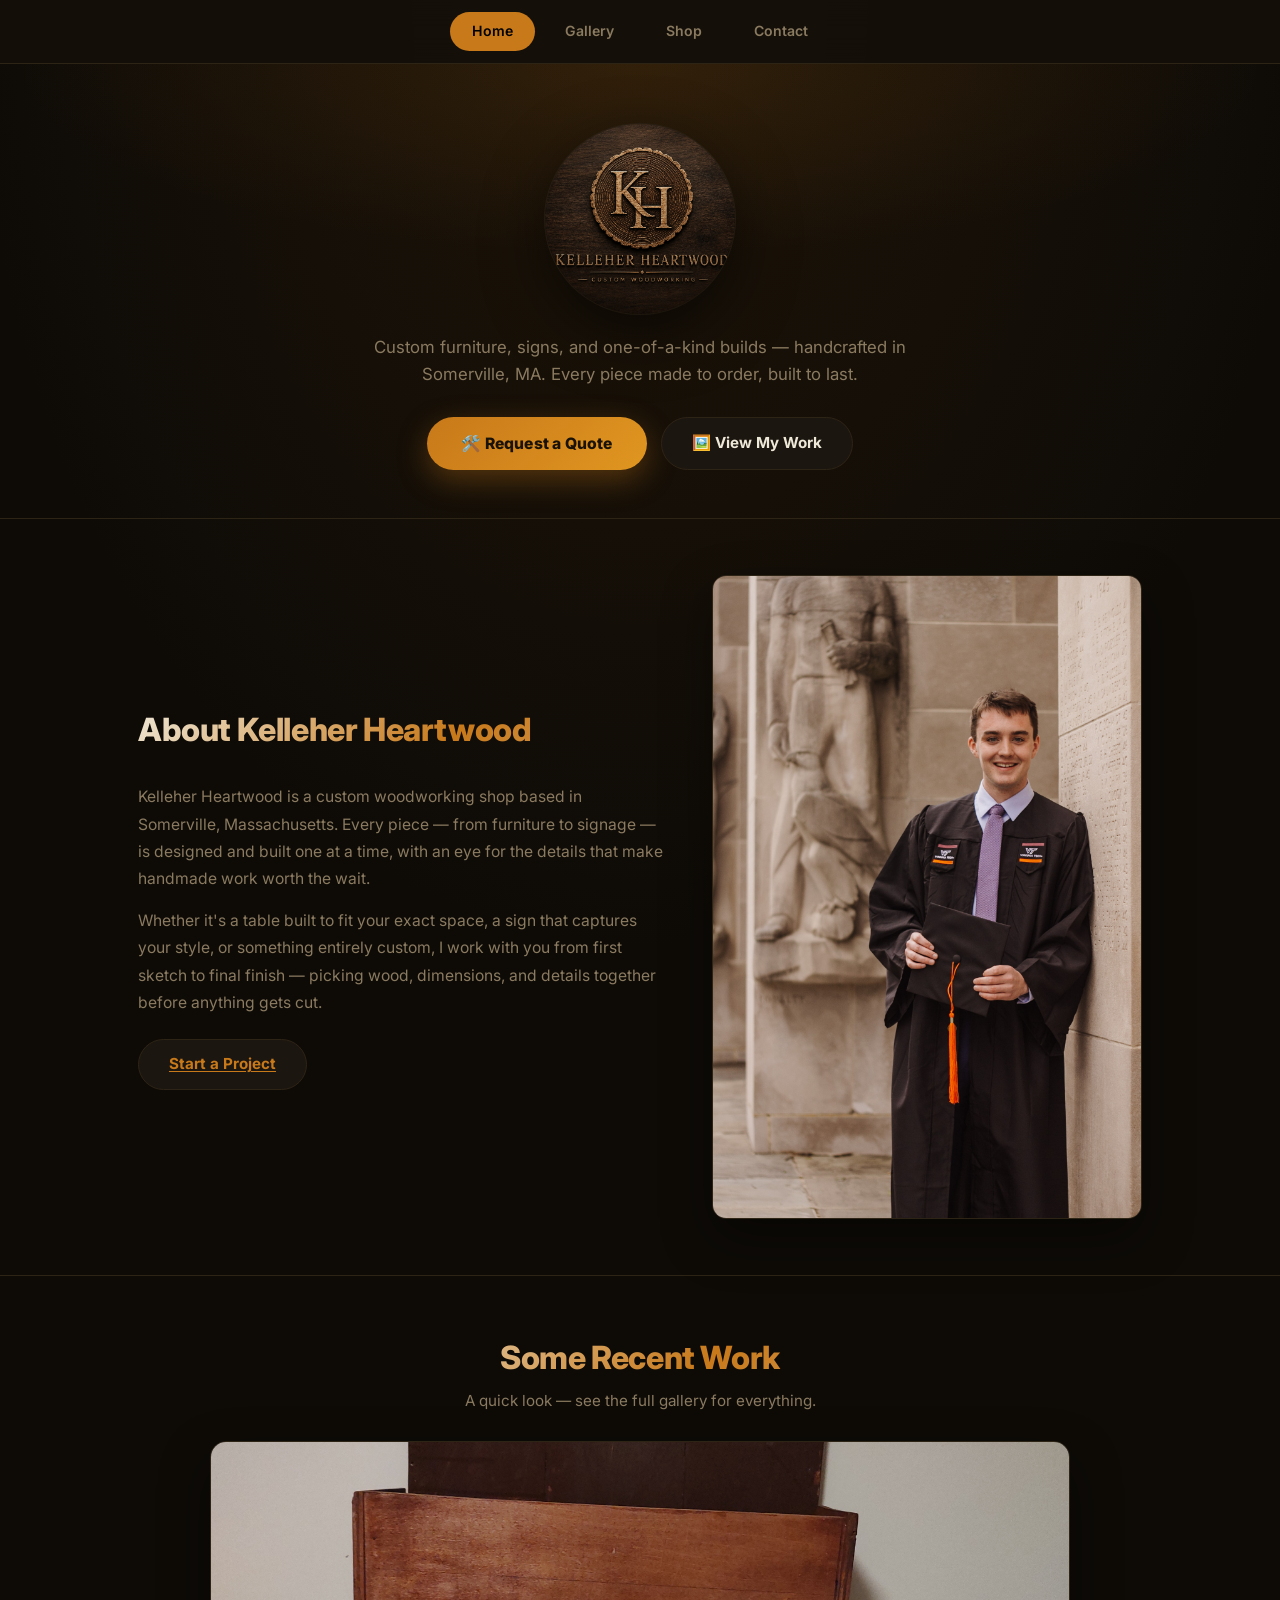
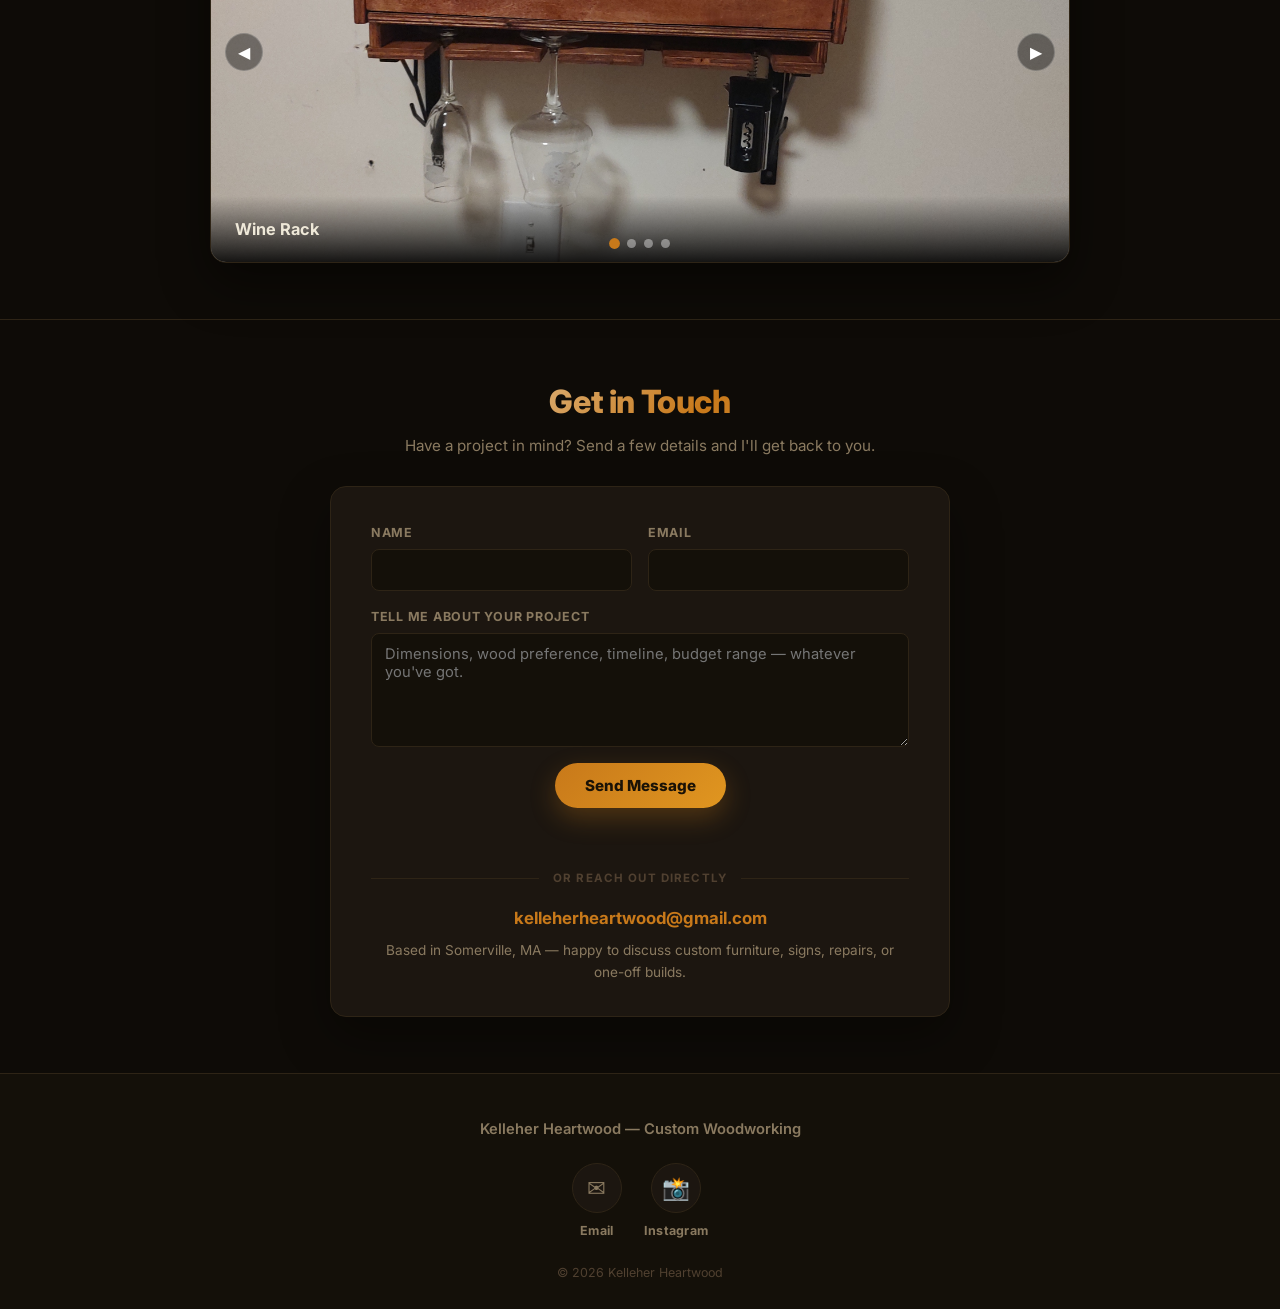
==== commit cb821df7: "Removing one image" ====
--- a/index.html
+++ b/index.html
@@ -85,10 +85,6 @@
             <div class="carousel-slide">
               <img src="images/endtablecircular.jpg" alt="Circular End Table" loading="lazy">
               <div class="carousel-caption">Circular End Table</div>
-            </div>
-            <div class="carousel-slide">
-              <img src="images/coffeetable.jpg" alt="Porch Coffee Table" loading="lazy">
-              <div class="carousel-caption">Porch Coffee Table</div>
             </div>
             <div class="carousel-slide">
               <img src="images/tabletop.jpg" alt="Tabletop" loading="lazy">
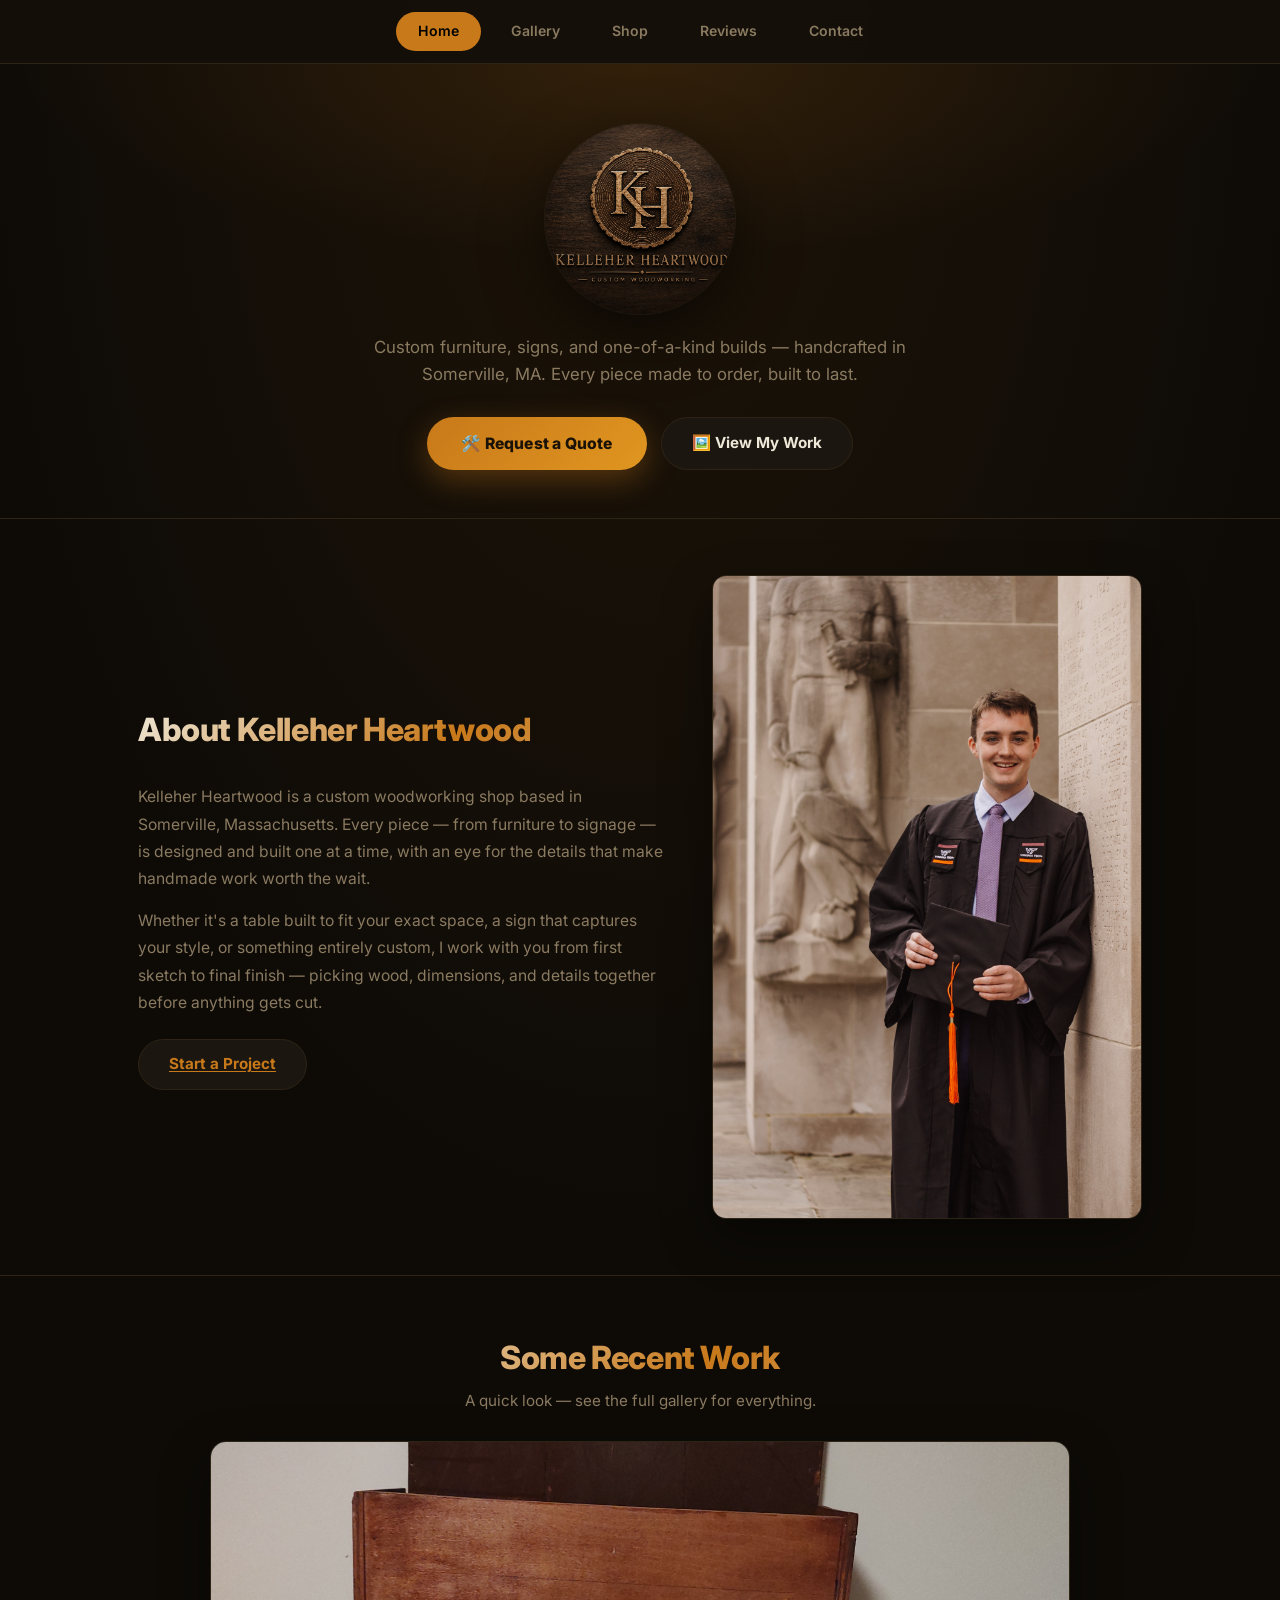
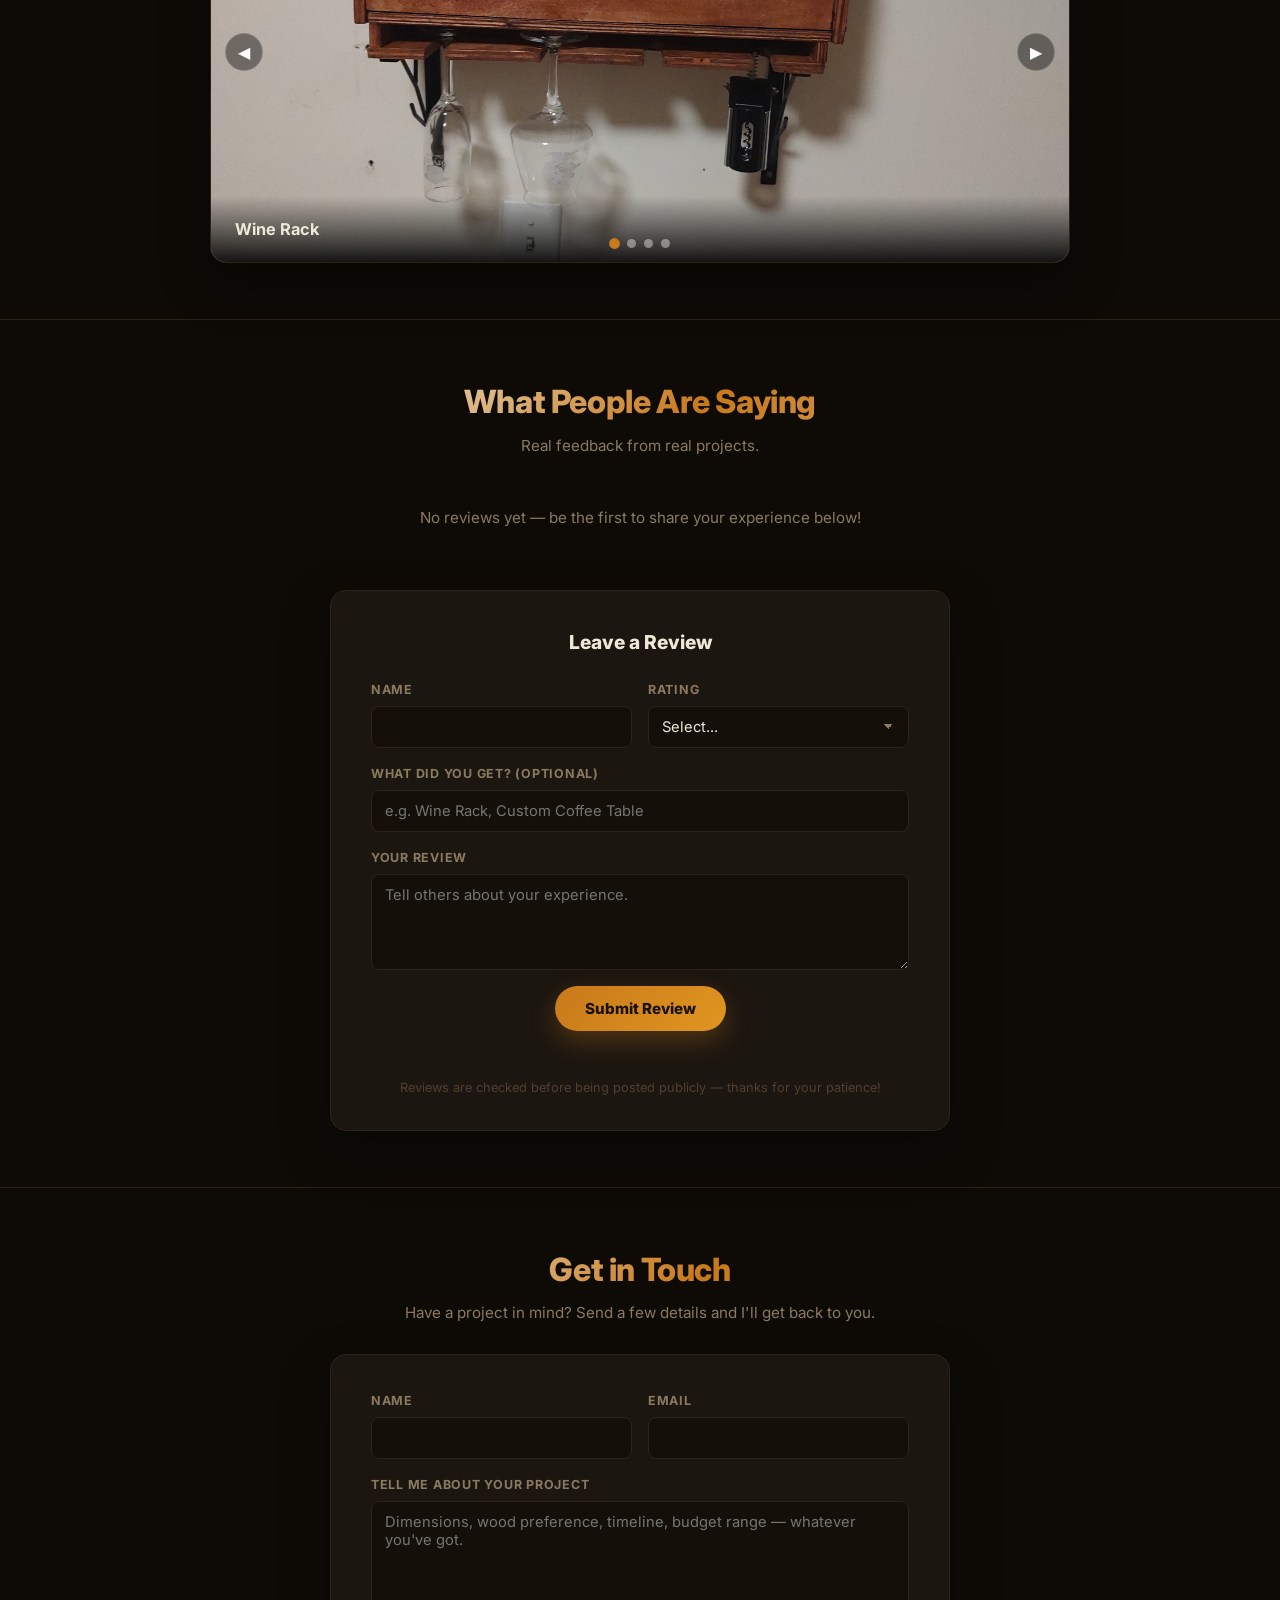
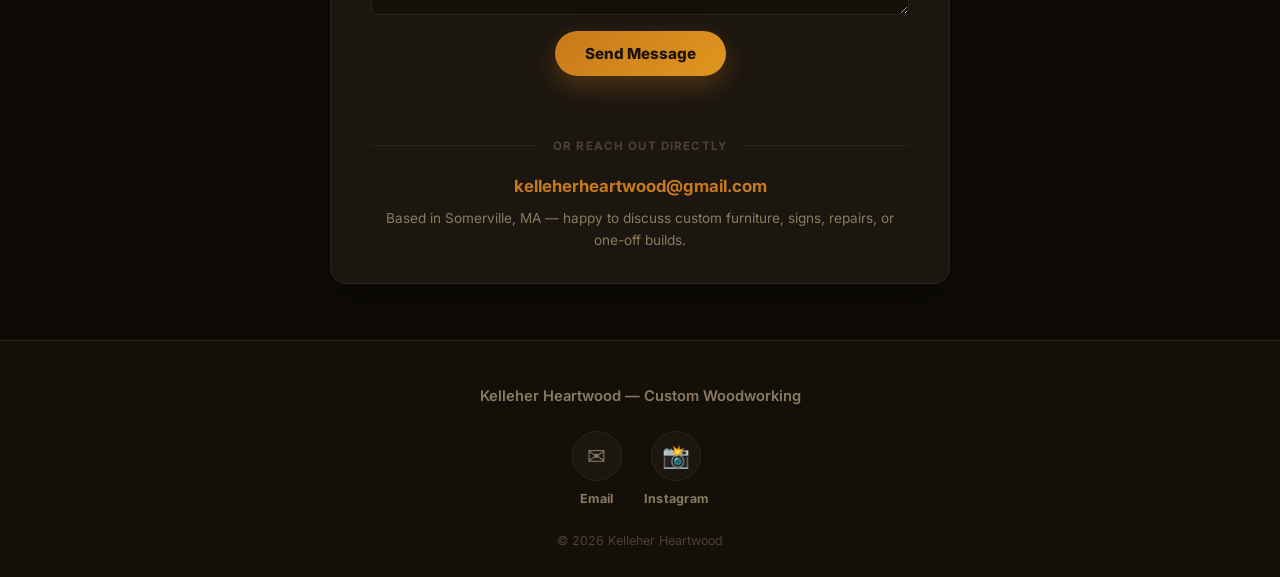
==== commit 574f22b2: "Add Reviews section with static display + Formspree submission New "What People Are Saying" section " ====
--- a/index.html
+++ b/index.html
@@ -17,6 +17,7 @@
       <a href="index.html" class="active">Home</a>
       <a href="gallery.html">Gallery</a>
       <a href="shop.html">Shop</a>
+      <a href="index.html#reviews">Reviews</a>
       <a href="index.html#contact">Contact</a>
     </div>
   </nav>
@@ -96,6 +97,65 @@
             </div>
           </div>
           <div class="carousel-dots" id="carouselDots"></div>
+        </div>
+      </div>
+    </section>
+
+    <!-- ══ Reviews ══ -->
+    <section id="reviews" class="section">
+      <div class="container">
+        <div class="section-header centered">
+          <h2>What People Are Saying</h2>
+          <p class="subtitle">Real feedback from real projects.</p>
+        </div>
+
+        <div class="reviews-grid">
+          <!--
+            TO ADD A VERIFIED REVIEW: once you've checked a submission, copy
+            this block in (delete the .reviews-empty <p> below once you have
+            at least one real review):
+
+            <div class="review-card">
+              <div class="review-stars">★★★★★</div>
+              <p class="review-text">"Quote from the customer's review text goes here."</p>
+              <p class="review-author">— Name<span class="review-piece"> · Wine Rack</span></p>
+            </div>
+          -->
+          <p class="reviews-empty">No reviews yet — be the first to share your experience below!</p>
+        </div>
+
+        <div class="contact-card">
+          <h3 class="review-form-title">Leave a Review</h3>
+          <form id="reviewForm" class="contact-form">
+            <div class="form-row">
+              <div class="form-field">
+                <label for="r-name">Name</label>
+                <input type="text" id="r-name" name="name" required>
+              </div>
+              <div class="form-field">
+                <label for="r-rating">Rating</label>
+                <select id="r-rating" name="rating" required>
+                  <option value="" disabled selected>Select...</option>
+                  <option value="5 stars">★★★★★ &mdash; Excellent</option>
+                  <option value="4 stars">★★★★ &mdash; Great</option>
+                  <option value="3 stars">★★★ &mdash; Good</option>
+                  <option value="2 stars">★★ &mdash; Fair</option>
+                  <option value="1 star">★ &mdash; Poor</option>
+                </select>
+              </div>
+            </div>
+            <div class="form-field">
+              <label for="r-piece">What did you get? (optional)</label>
+              <input type="text" id="r-piece" name="piece" placeholder="e.g. Wine Rack, Custom Coffee Table">
+            </div>
+            <div class="form-field">
+              <label for="r-review">Your Review</label>
+              <textarea id="r-review" name="review" rows="4" required placeholder="Tell others about your experience."></textarea>
+            </div>
+            <button type="submit" class="submit-btn" id="reviewSubmitBtn">Submit Review</button>
+            <p class="form-msg" id="reviewFormMsg"></p>
+          </form>
+          <p class="review-form-note">Reviews are checked before being posted publicly &mdash; thanks for your patience!</p>
         </div>
       </div>
     </section>
@@ -228,6 +288,44 @@
     contactSubmitBtn.disabled = false;
   }
 });
+
+/* ----- REVIEW FORM (Formspree) ----- */
+// TODO: create a new form at formspree.io and swap in its endpoint ID here —
+// this is a placeholder and submissions will fail until it's replaced.
+const REVIEWS_FORMSPREE_ENDPOINT = "https://formspree.io/f/YOUR_REVIEWS_FORM_ID";
+
+const reviewForm = document.getElementById('reviewForm');
+const reviewFormMsg = document.getElementById('reviewFormMsg');
+const reviewSubmitBtn = document.getElementById('reviewSubmitBtn');
+
+reviewForm.addEventListener('submit', async e => {
+  e.preventDefault();
+
+  reviewSubmitBtn.disabled = true;
+  reviewFormMsg.textContent = '';
+  reviewFormMsg.className = 'form-msg';
+
+  try {
+    const res = await fetch(REVIEWS_FORMSPREE_ENDPOINT, {
+      method: 'POST',
+      body: new FormData(reviewForm),
+      headers: { 'Accept': 'application/json' }
+    });
+    if (res.ok) {
+      reviewFormMsg.textContent = "Thanks for the review! I'll take a look and get it posted.";
+      reviewFormMsg.className = 'form-msg ok';
+      reviewForm.reset();
+    } else {
+      reviewFormMsg.textContent = 'Something went wrong — try emailing directly instead.';
+      reviewFormMsg.className = 'form-msg err';
+    }
+  } catch {
+    reviewFormMsg.textContent = 'Network error — try emailing directly instead.';
+    reviewFormMsg.className = 'form-msg err';
+  } finally {
+    reviewSubmitBtn.disabled = false;
+  }
+});
 </script>
 </body>
 </html>
--- a/style.css
+++ b/style.css
@@ -610,6 +610,78 @@
 }
 
 /* ══════════════════════════════════════
+   REVIEWS
+══════════════════════════════════════ */
+.reviews-grid {
+  display: grid;
+  grid-template-columns: repeat(auto-fit, minmax(260px, 1fr));
+  gap: 20px;
+  margin-bottom: 40px;
+}
+
+.review-card {
+  background: var(--surface);
+  border: 1px solid var(--border);
+  border-radius: 14px;
+  padding: 24px;
+  transition: transform 0.25s ease, border-color 0.25s ease;
+}
+
+.review-card:hover {
+  transform: translateY(-4px);
+  border-color: rgba(200, 121, 26, 0.4);
+}
+
+.review-stars {
+  color: var(--accent);
+  font-size: 1.1rem;
+  letter-spacing: 2px;
+  margin-bottom: 10px;
+}
+
+.review-text {
+  color: var(--text);
+  font-size: 0.95rem;
+  line-height: 1.65;
+  font-style: italic;
+  margin-bottom: 14px;
+}
+
+.review-author {
+  color: var(--muted);
+  font-size: 0.85rem;
+  font-weight: 700;
+}
+
+.review-piece {
+  font-weight: 500;
+  color: var(--dim);
+}
+
+.reviews-empty {
+  grid-column: 1 / -1;
+  text-align: center;
+  color: var(--muted);
+  font-size: 0.95rem;
+  padding: 20px 0;
+}
+
+.review-form-title {
+  text-align: center;
+  font-size: 1.2rem;
+  font-weight: 800;
+  color: var(--text);
+  margin-bottom: 22px;
+}
+
+.review-form-note {
+  text-align: center;
+  font-size: 0.8rem;
+  color: var(--dim);
+  margin-top: 14px;
+}
+
+/* ══════════════════════════════════════
    CONTACT — single centered card, not a split layout
 ══════════════════════════════════════ */
 .contact-card {
@@ -649,7 +721,8 @@
 }
 
 .form-field input,
-.form-field textarea {
+.form-field textarea,
+.form-field select {
   background: var(--bg2);
   border: 1px solid var(--border);
   border-radius: 8px;
@@ -661,8 +734,24 @@
   width: 100%;
 }
 
+.form-field select {
+  appearance: none;
+  -webkit-appearance: none;
+  background-image: linear-gradient(45deg, transparent 50%, var(--muted) 50%), linear-gradient(135deg, var(--muted) 50%, transparent 50%);
+  background-position: calc(100% - 20px) center, calc(100% - 15px) center;
+  background-size: 5px 5px, 5px 5px;
+  background-repeat: no-repeat;
+  padding-right: 34px;
+}
+
+.form-field select option {
+  background: var(--bg2);
+  color: var(--text);
+}
+
 .form-field input:focus,
-.form-field textarea:focus {
+.form-field textarea:focus,
+.form-field select:focus {
   outline: none;
   border-color: var(--accent);
   box-shadow: 0 0 0 3px rgba(200, 121, 26, 0.18);
